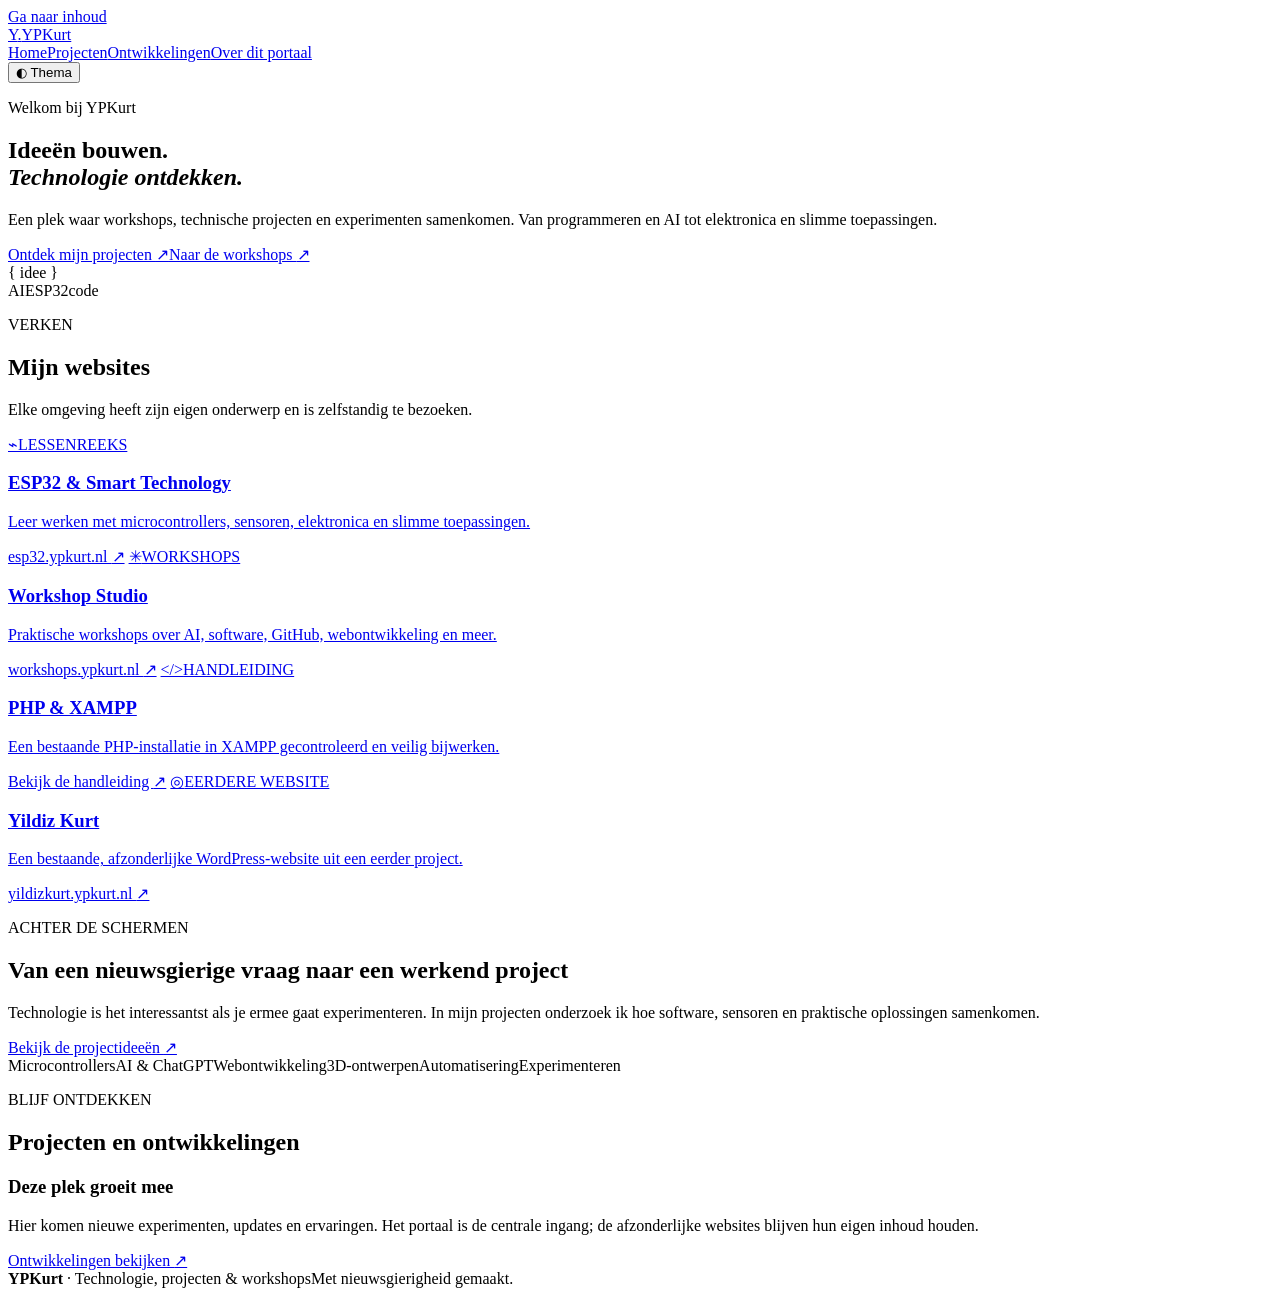
==== index.html @ 527975c2 "Bouw YPKurt-portaal: index.html" ====
<!doctype html>
<html lang="nl">
<head>
<meta charset="utf-8"><meta name="viewport" content="width=device-width,initial-scale=1">
<meta name="description" content="YPKurt: persoonlijke projecten, workshops en experimenten met technologie, elektronica, software en AI.">
<meta name="theme-color" content="#0d1925">
<title>YPKurt · Technologie ontdekken en toepassen</title>
<link rel="stylesheet" href="css/style.css"><script src="js/app.js" defer></script>
</head>
<body data-page="home">
<a class="skip" href="#inhoud">Ga naar inhoud</a>
<header class="site-header"><div class="container header-inner">
<a class="logo" href="index.html" aria-label="YPKurt startpagina"><span class="logo-icon">Y<span>.</span></span><span>YPKurt</span></a>
<nav aria-label="Hoofdnavigatie" class="nav"><a class="active" aria-current="page" href="index.html">Home</a><a href="projecten.html">Projecten</a><a href="updates.html">Ontwikkelingen</a><a href="over.html">Over dit portaal</a></nav>
<button id="theme-toggle" class="theme-button" type="button" aria-label="Wissel tussen licht en donker thema">◐ <span>Thema</span></button>
</div></header>
<main id="inhoud">
<section class="hero"><div class="container hero-grid"><div>
<p class="eyebrow"><span class="status-dot"></span> Welkom bij YPKurt</p>
<h1>Ideeën bouwen.<br><em>Technologie ontdekken.</em></h1>
<p class="hero-description">Een plek waar workshops, technische projecten en experimenten samenkomen. Van programmeren en AI tot elektronica en slimme toepassingen.</p>
<div class="actions"><a class="btn btn-primary" href="projecten.html">Ontdek mijn projecten <span aria-hidden="true">↗</span></a><a class="btn btn-secondary" href="https://workshops.ypkurt.nl/" data-external="true">Naar de workshops <span aria-hidden="true">↗</span></a></div>
</div><div class="hero-art" aria-hidden="true"><div class="art-ring ring-one"></div><div class="art-ring ring-two"></div><div class="art-core">{ <span>idee</span> }</div><span class="art-tag tag-one">AI</span><span class="art-tag tag-two">ESP32</span><span class="art-tag tag-three">code</span></div></div></section>
<section class="section" aria-labelledby="sites-title"><div class="container">
<div class="section-heading"><div><p class="eyebrow">VERKEN</p><h2 id="sites-title">Mijn websites</h2></div><p>Elke omgeving heeft zijn eigen onderwerp en is zelfstandig te bezoeken.</p></div>
<div class="card-grid">
<a class="feature-card" href="https://esp32.ypkurt.nl/"><span class="card-icon cyan" aria-hidden="true">⌁</span><span class="card-category">LESSENREEKS</span><h3>ESP32 & Smart Technology</h3><p>Leer werken met microcontrollers, sensoren, elektronica en slimme toepassingen.</p><span class="card-link">esp32.ypkurt.nl <span aria-hidden="true">↗</span></span></a>
<a class="feature-card" href="https://workshops.ypkurt.nl/"><span class="card-icon violet" aria-hidden="true">✳</span><span class="card-category">WORKSHOPS</span><h3>Workshop Studio</h3><p>Praktische workshops over AI, software, GitHub, webontwikkeling en meer.</p><span class="card-link">workshops.ypkurt.nl <span aria-hidden="true">↗</span></span></a>
<a class="feature-card" href="https://yildiz2505.github.io/php-xampp-cursus/"><span class="card-icon peach" aria-hidden="true">&lt;/&gt;</span><span class="card-category">HANDLEIDING</span><h3>PHP & XAMPP</h3><p>Een bestaande PHP-installatie in XAMPP gecontroleerd en veilig bijwerken.</p><span class="card-link">Bekijk de handleiding <span aria-hidden="true">↗</span></span></a>
<a class="feature-card" href="https://yildizkurt.ypkurt.nl/"><span class="card-icon mint" aria-hidden="true">◎</span><span class="card-category">EERDERE WEBSITE</span><h3>Yildiz Kurt</h3><p>Een bestaande, afzonderlijke WordPress-website uit een eerder project.</p><span class="card-link">yildizkurt.ypkurt.nl <span aria-hidden="true">↗</span></span></a>
</div></div></section>
<section class="section muted-section"><div class="container split"><div><p class="eyebrow">ACHTER DE SCHERMEN</p><h2>Van een nieuwsgierige vraag naar een werkend project</h2><p>Technologie is het interessantst als je ermee gaat experimenteren. In mijn projecten onderzoek ik hoe software, sensoren en praktische oplossingen samenkomen.</p><a class="text-link" href="projecten.html">Bekijk de projectideeën <span aria-hidden="true">↗</span></a></div><div class="pill-list"><span>Microcontrollers</span><span>AI & ChatGPT</span><span>Webontwikkeling</span><span>3D-ontwerpen</span><span>Automatisering</span><span>Experimenteren</span></div></div></section>
<section class="section"><div class="container"><div class="section-heading"><div><p class="eyebrow">BLIJF ONTDEKKEN</p><h2>Projecten en ontwikkelingen</h2></div></div><div class="callout"><div><h3>Deze plek groeit mee</h3><p>Hier komen nieuwe experimenten, updates en ervaringen. Het portaal is de centrale ingang; de afzonderlijke websites blijven hun eigen inhoud houden.</p></div><a class="btn btn-primary" href="updates.html">Ontwikkelingen bekijken <span aria-hidden="true">↗</span></a></div></div></section>
</main>
<footer class="site-footer"><div class="container footer-inner"><span><strong>YPKurt</strong> · Technologie, projecten & workshops</span><span>Met nieuwsgierigheid gemaakt.</span></div></footer>
</body></html>
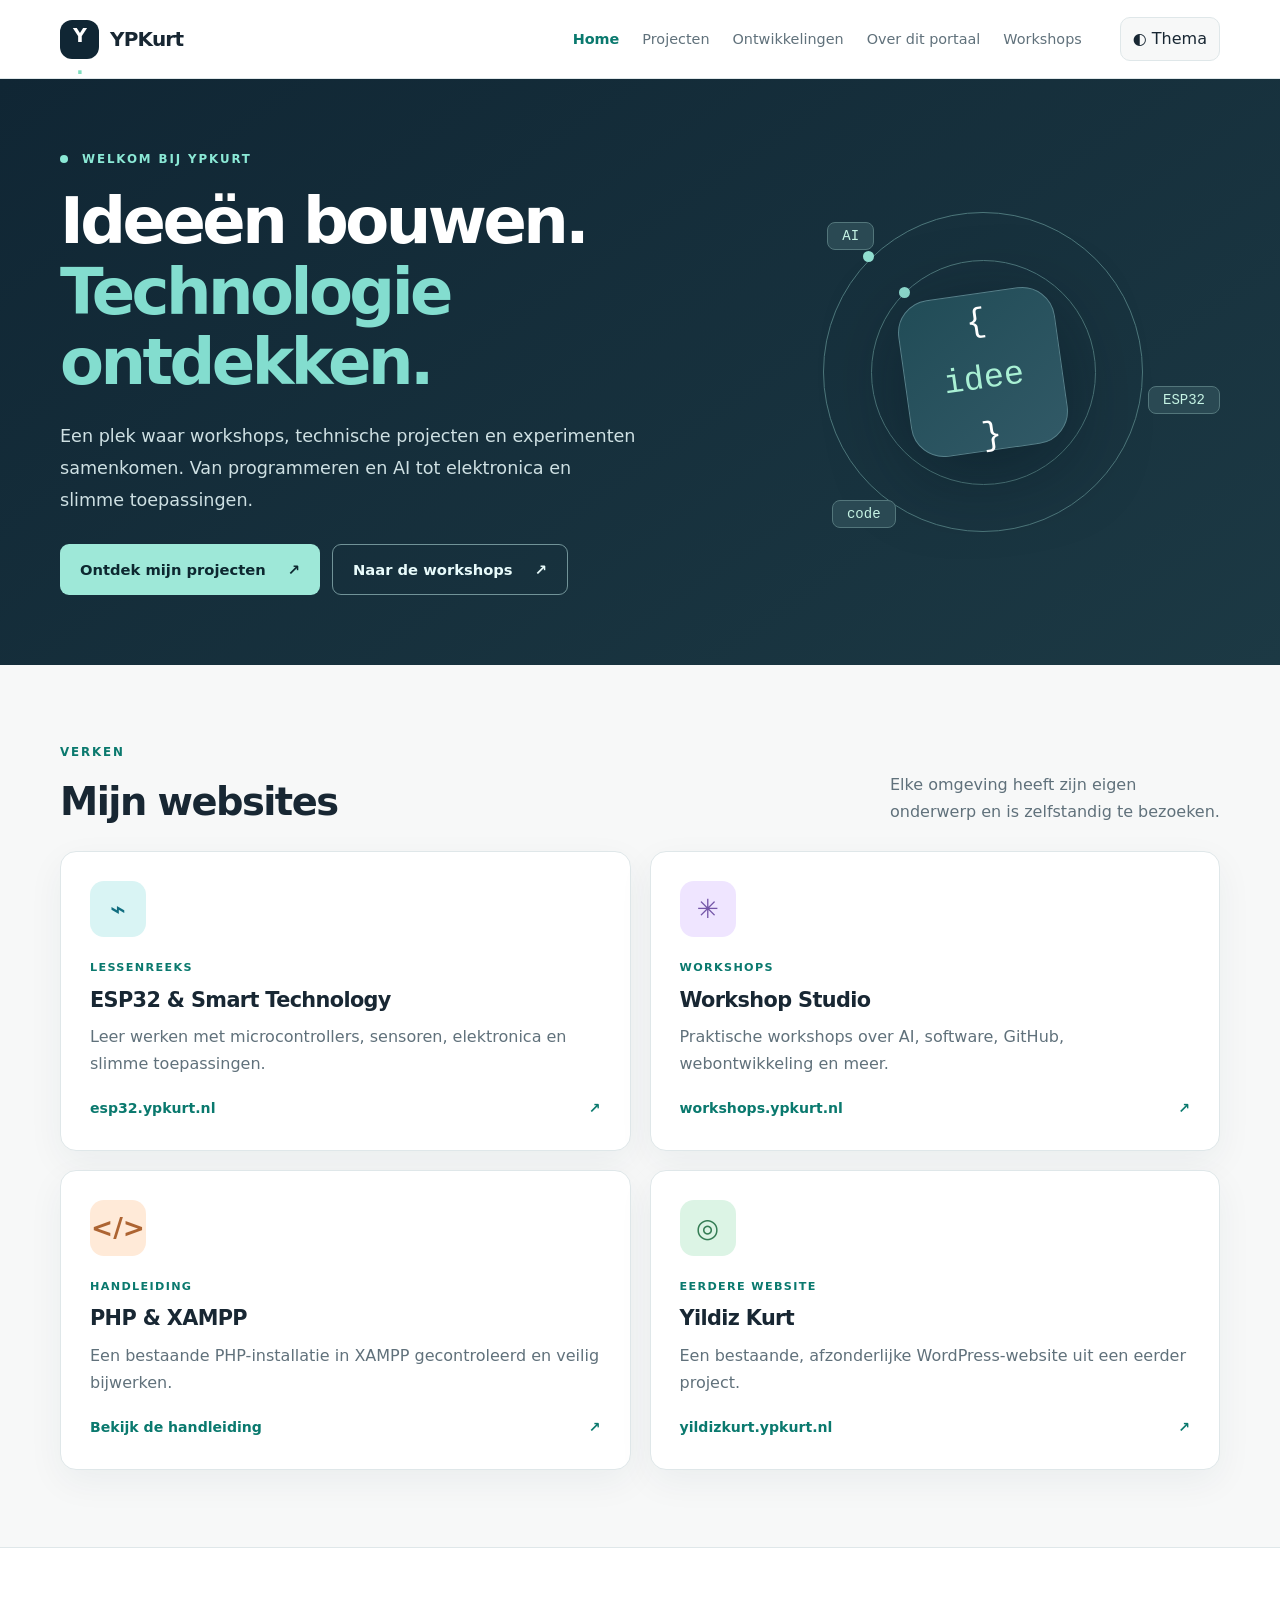
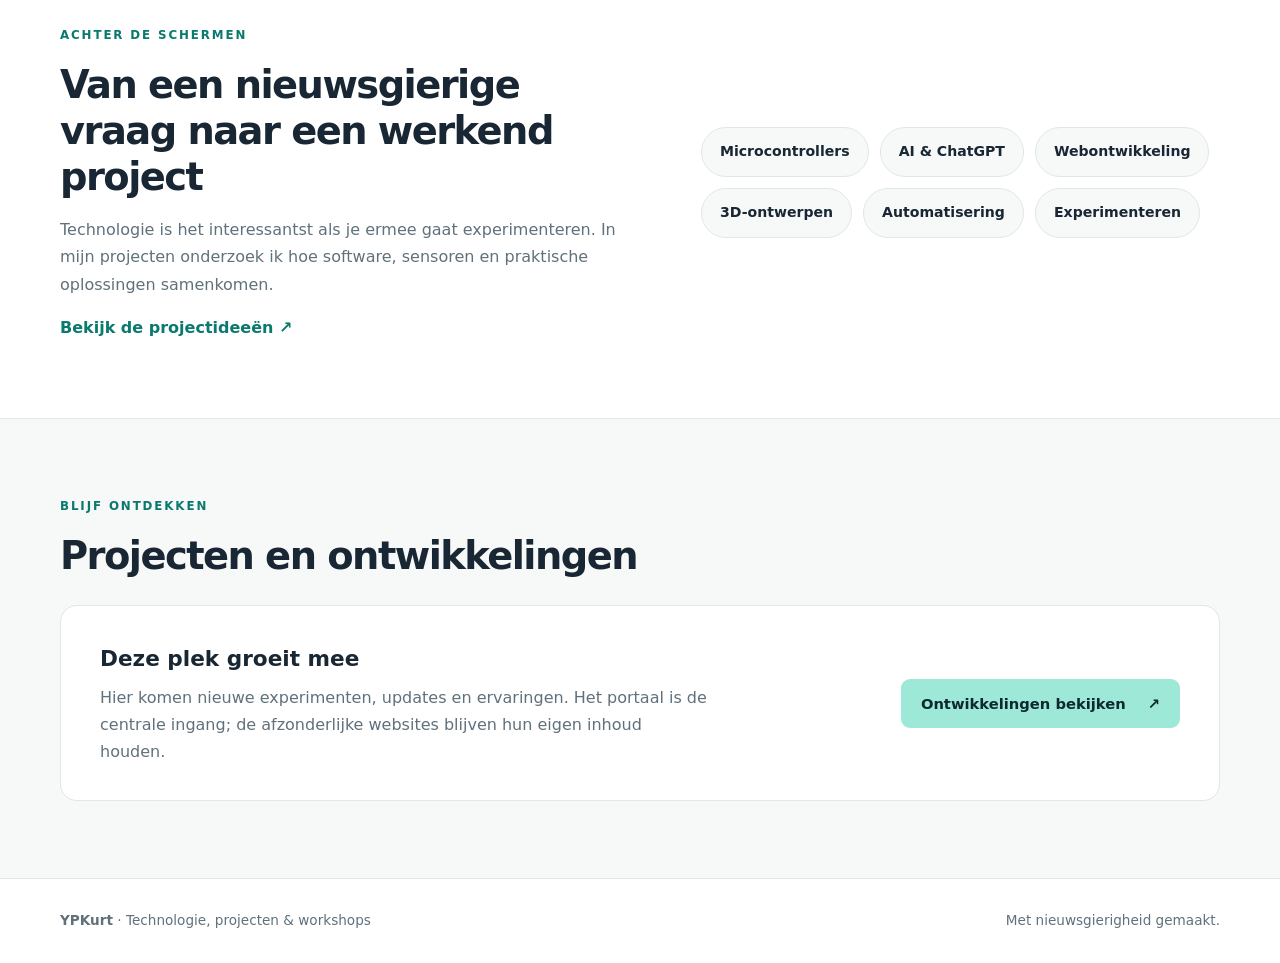
==== commit aead1ebf: "Voeg Workshops toe aan hoofdmenu YPKurt" ====
--- a/index.html
+++ b/index.html
@@ -11,7 +11,7 @@
 <a class="skip" href="#inhoud">Ga naar inhoud</a>
 <header class="site-header"><div class="container header-inner">
 <a class="logo" href="index.html" aria-label="YPKurt startpagina"><span class="logo-icon">Y<span>.</span></span><span>YPKurt</span></a>
-<nav aria-label="Hoofdnavigatie" class="nav"><a class="active" aria-current="page" href="index.html">Home</a><a href="projecten.html">Projecten</a><a href="updates.html">Ontwikkelingen</a><a href="over.html">Over dit portaal</a></nav>
+<nav aria-label="Hoofdnavigatie" class="nav"><a class="active" aria-current="page" href="index.html">Home</a><a href="projecten.html">Projecten</a><a href="updates.html">Ontwikkelingen</a><a href="over.html">Over dit portaal</a><a href="https://workshops.ypkurt.nl/">Workshops</a></nav>
 <button id="theme-toggle" class="theme-button" type="button" aria-label="Wissel tussen licht en donker thema">◐ <span>Thema</span></button>
 </div></header>
 <main id="inhoud">
--- a/css/style.css
+++ b/css/style.css
@@ -0,0 +1,10 @@
+:root{color-scheme:light;--bg:#f7f8f8;--paper:#ffffff;--text:#182733;--muted:#60717b;--line:#dfe7e9;--navy:#102634;--accent:#0a796e;--accent-soft:#dcf4ee;--shadow:0 12px 36px rgba(21,49,64,.055)}html[data-theme="dark"]{color-scheme:dark;--bg:#111c24;--paper:#1a2a34;--text:#edf7f8;--muted:#a9bdc5;--line:#37505a;--navy:#0e1b25;--accent:#79dcca;--accent-soft:#27483f;--shadow:none}
+*{box-sizing:border-box}html{scroll-behavior:smooth}body{margin:0;background:var(--bg);color:var(--text);font:16px/1.7 system-ui,-apple-system,"Segoe UI",sans-serif}a{color:inherit}button{font:inherit;cursor:pointer}button:focus-visible,a:focus-visible{outline:3px solid var(--accent);outline-offset:3px}.container{width:min(1160px,calc(100% - 42px));margin:auto}.skip{position:absolute;top:-100px;left:12px;background:var(--paper);padding:12px 18px;z-index:50}.skip:focus{top:10px}
+.site-header{background:var(--paper);border-bottom:1px solid var(--line)}.header-inner{min-height:78px;display:flex;align-items:center;gap:38px}.logo{display:flex;gap:11px;align-items:center;text-decoration:none;font-size:1.25rem;letter-spacing:-.04em;font-weight:800;white-space:nowrap}.logo-icon{display:grid;place-items:center;border-radius:12px;width:39px;height:39px;background:var(--navy);color:#fff;font-size:1.2rem}.logo-icon span{color:#7fdfbf}.nav{display:flex;gap:23px;margin-left:auto;align-items:center}.nav a{font-size:.9rem;text-decoration:none;color:var(--muted);white-space:nowrap}.nav a:hover,.nav a.active{color:var(--accent)}.nav a.active{font-weight:700}.theme-button{background:var(--bg);border:1px solid var(--line);padding:7px 12px;border-radius:10px;color:var(--text);white-space:nowrap}
+.hero{background:linear-gradient(145deg,#102634,#1c3944);color:white;overflow:hidden}.hero-grid{min-height:490px;display:grid;grid-template-columns:1.35fr 1fr;align-items:center;gap:48px;padding-block:70px}.eyebrow{text-transform:uppercase;color:var(--accent);font-size:.74rem;font-weight:800;letter-spacing:.16em;margin:0 0 17px}.hero .eyebrow{color:#8be9d6}.status-dot{display:inline-block;width:8px;height:8px;border-radius:100%;background:#8be9d6;margin-right:8px}.hero h1{font-size:clamp(2.5rem,5vw,4.5rem);line-height:1.1;letter-spacing:-.055em;margin:0 0 24px;max-width:720px}.hero h1 em{font-style:normal;color:#83ddcf}.hero-description{max-width:580px;color:#cee0e3;font-size:1.1rem;line-height:1.8}.actions{display:flex;flex-wrap:wrap;gap:12px;margin-top:28px}.btn{display:inline-flex;align-items:center;justify-content:space-between;gap:22px;padding:12px 20px;text-decoration:none;border-radius:9px;font-size:.92rem;font-weight:700}.btn-primary{background:#9ee8d8;color:#0d2830}.btn-primary:hover{background:#c2f5e8}.btn-secondary{border:1px solid #719398;color:#e8fbfb}.btn-secondary:hover{border-color:white}.hero-art{height:340px;position:relative;display:grid;place-items:center}.art-ring{position:absolute;border:1px solid #4d777b;border-radius:50%;aspect-ratio:1}.ring-one{width:320px}.ring-two{width:225px}.art-ring::after{content:"";position:absolute;width:11px;height:11px;border-radius:50%;background:#91dfd1;left:12%;top:12%}.art-core{width:158px;height:158px;border-radius:33px;transform:rotate(-8deg);background:linear-gradient(145deg,#214c57,#315966);border:1px solid #56808a;display:grid;place-items:center;font-size:2.1rem;font-family:ui-monospace,monospace;box-shadow:0 20px 80px #02121b66}.art-core span{color:#a9f0d4}.art-tag{position:absolute;background:#2a4953;border:1px solid #53767b;padding:5px 14px;border-radius:8px;color:#c5f3e4;font:14px ui-monospace,monospace}.tag-one{top:20px;left:17%}.tag-two{top:54%;right:0}.tag-three{bottom:14px;left:18%}
+.section{padding:77px 0}.section-heading{display:flex;align-items:end;justify-content:space-between;gap:24px;margin-bottom:26px}.section-heading h2,.split h2{font-size:clamp(1.75rem,3vw,2.4rem);letter-spacing:-.04em;line-height:1.2;margin:0}.section-heading>p{max-width:330px;color:var(--muted);margin:0}.card-grid{display:grid;grid-template-columns:repeat(2,minmax(0,1fr));gap:19px}.feature-card{display:flex;flex-direction:column;text-decoration:none;background:var(--paper);border:1px solid var(--line);border-radius:16px;padding:29px;min-height:285px;box-shadow:var(--shadow);transition:transform .15s,border-color .15s}.feature-card:hover{transform:translateY(-3px);border-color:var(--accent)}.card-icon{width:56px;height:56px;border-radius:14px;display:grid;place-items:center;font-size:1.65rem;font-weight:800;margin-bottom:21px}.cyan{background:#d9f4f4;color:#116e80}.violet{background:#efe5ff;color:#7455a8}.peach{background:#ffead8;color:#ad6432}.mint{background:#dcf4e5;color:#357d55}.card-category{color:var(--accent);font-size:.7rem;font-weight:800;letter-spacing:.12em}.feature-card h3{font-size:1.3rem;letter-spacing:-.03em;margin:5px 0}.feature-card p{color:var(--muted);margin:0 0 20px}.card-link{margin-top:auto;color:var(--accent);font-size:.88rem;font-weight:700;display:flex;justify-content:space-between}.muted-section{background:var(--paper);border-block:1px solid var(--line)}.split{display:grid;grid-template-columns:1.1fr 1fr;gap:70px;align-items:center}.split p:not(.eyebrow){color:var(--muted);max-width:560px}.text-link{color:var(--accent);text-decoration:none;font-weight:700}.pill-list{display:flex;flex-wrap:wrap;gap:11px}.pill-list span{border:1px solid var(--line);background:var(--bg);padding:12px 18px;border-radius:100px;font-weight:600;font-size:.88rem}.callout{padding:35px 39px;border-radius:17px;border:1px solid var(--line);background:var(--paper);display:flex;gap:24px;justify-content:space-between;align-items:center}.callout h3{font-size:1.35rem;margin:0}.callout p{margin:6px 0 0;color:var(--muted);max-width:610px}.callout .btn{flex-shrink:0}
+.page-hero{padding:75px 0;background:var(--paper);border-bottom:1px solid var(--line)}.page-hero h1{font-size:clamp(2.5rem,5vw,4rem);letter-spacing:-.05em;line-height:1.2;margin:0 0 16px}.page-hero p:not(.eyebrow){max-width:620px;color:var(--muted);font-size:1.1rem}.filter-row{display:flex;gap:10px;flex-wrap:wrap;margin-bottom:27px}.filter{background:var(--paper);color:var(--text);border:1px solid var(--line);border-radius:100px;padding:7px 18px}.filter.active{background:var(--accent-soft);color:var(--accent);border-color:var(--accent)}.updates-list{max-width:850px;display:grid;gap:17px}.update-card{padding:28px;background:var(--paper);border:1px solid var(--line);border-radius:16px}.update-card h2{font-size:1.35rem;letter-spacing:-.025em;margin:5px 0}.update-card p{color:var(--muted)}.update-card time{font-size:.83rem;color:var(--accent)}.reading-width{max-width:850px}.reading-width h2{font-size:1.6rem;letter-spacing:-.03em;margin:26px 0 8px}.reading-width p{color:var(--muted)}.reading-width .btn{margin-top:18px}
+.site-footer{border-top:1px solid var(--line);background:var(--paper);color:var(--muted);font-size:.85rem}.footer-inner{display:flex;align-items:center;justify-content:space-between;gap:18px;padding:30px 0}.footer-inner a{text-decoration:none;color:var(--accent)}
+@media(max-width:900px){.header-inner{flex-wrap:wrap;gap:9px;padding-block:15px}.nav{order:3;width:100%;overflow-x:auto;margin:0;gap:19px;padding:5px 0}.theme-button{margin-left:auto}.hero-grid{grid-template-columns:1fr;gap:10px;padding-block:64px}.hero-art{display:none}.split{gap:28px}}
+@media(max-width:640px){.container{width:min(100% - 30px,1160px)}.section{padding:52px 0}.card-grid{grid-template-columns:1fr}.section-heading{display:block}.section-heading>p{margin-top:12px}.hero h1{font-size:2.55rem}.hero-grid{min-height:auto;padding-block:65px}.hero-description{font-size:1rem}.callout{display:block;padding:25px}.callout .btn{margin-top:20px}.footer-inner{display:block}.footer-inner span,.footer-inner a{display:block}.page-hero{padding:48px 0}.feature-card{min-height:250px}}
+@media print{.site-header,.site-footer,.theme-button,.filter-row,.actions{display:none!important}.hero{background:white;color:black}.hero-description{color:black}.section{padding:22px 0}.feature-card{break-inside:avoid}}
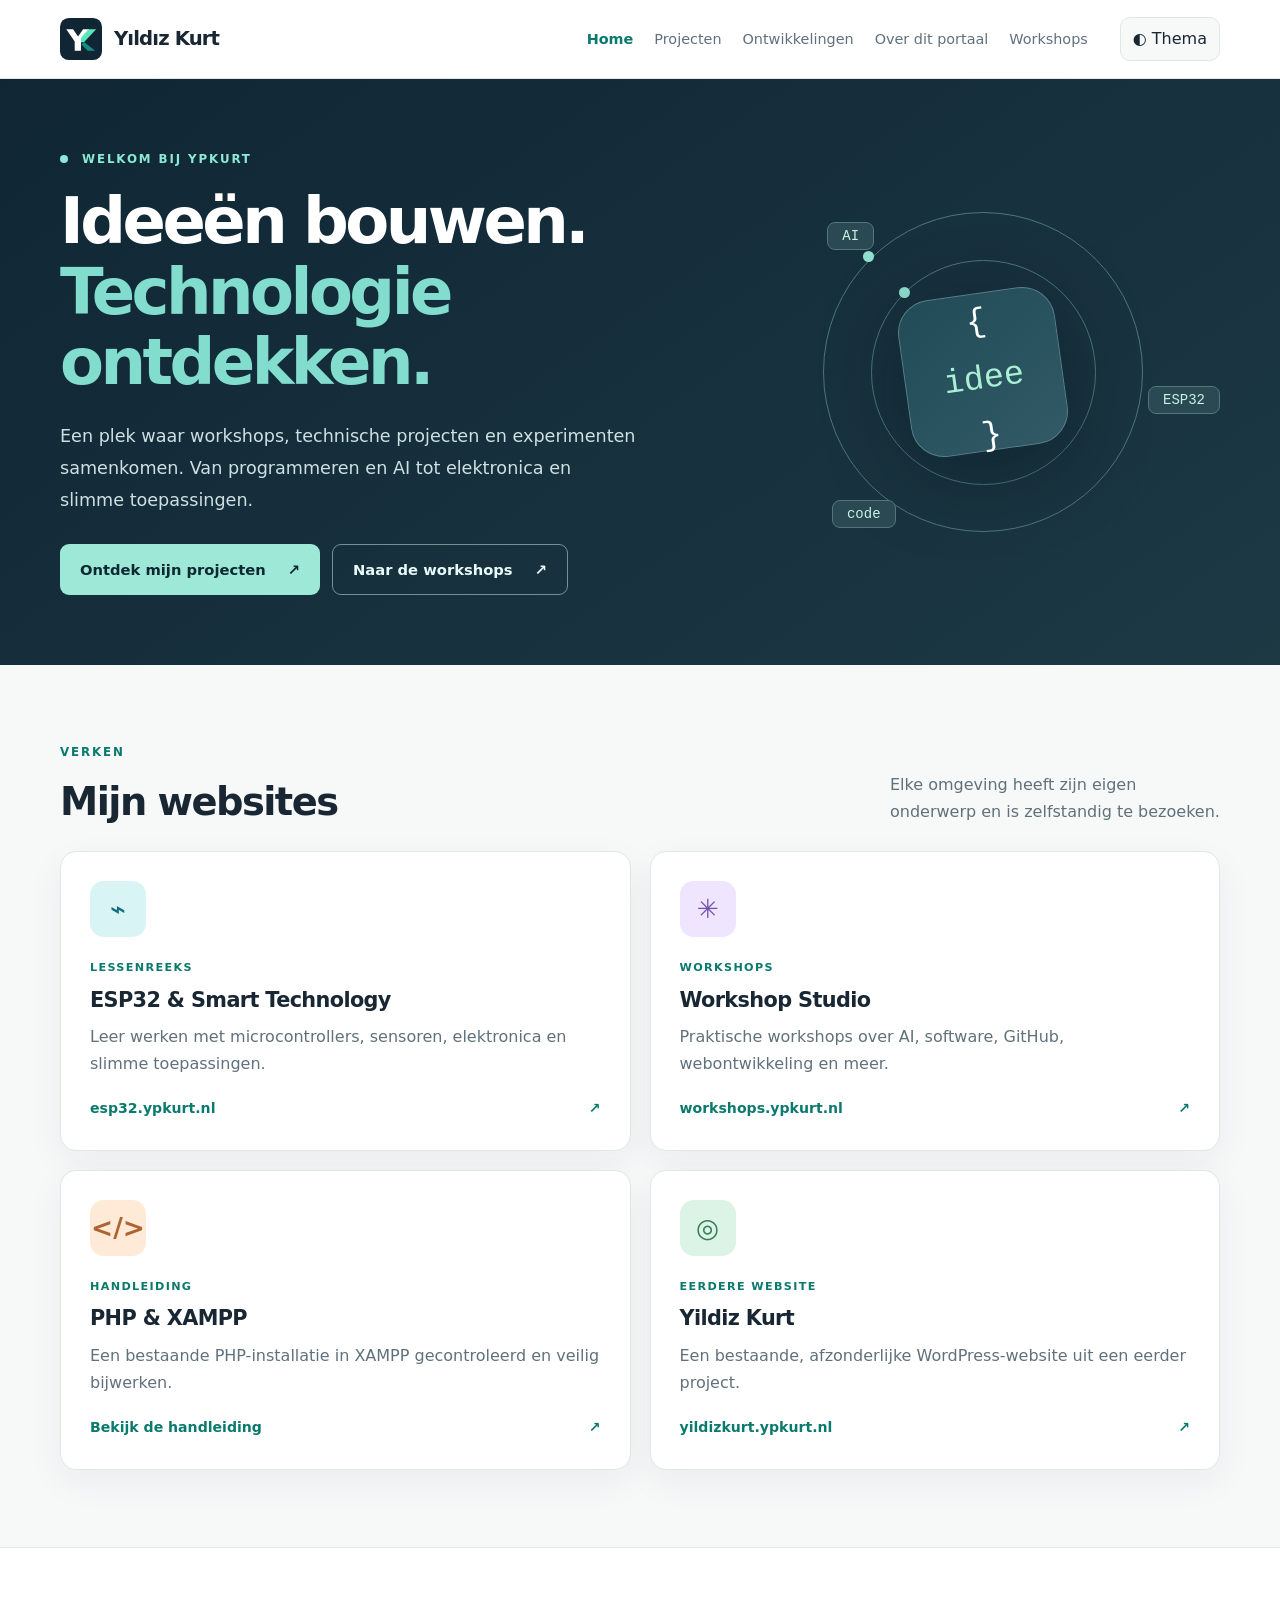
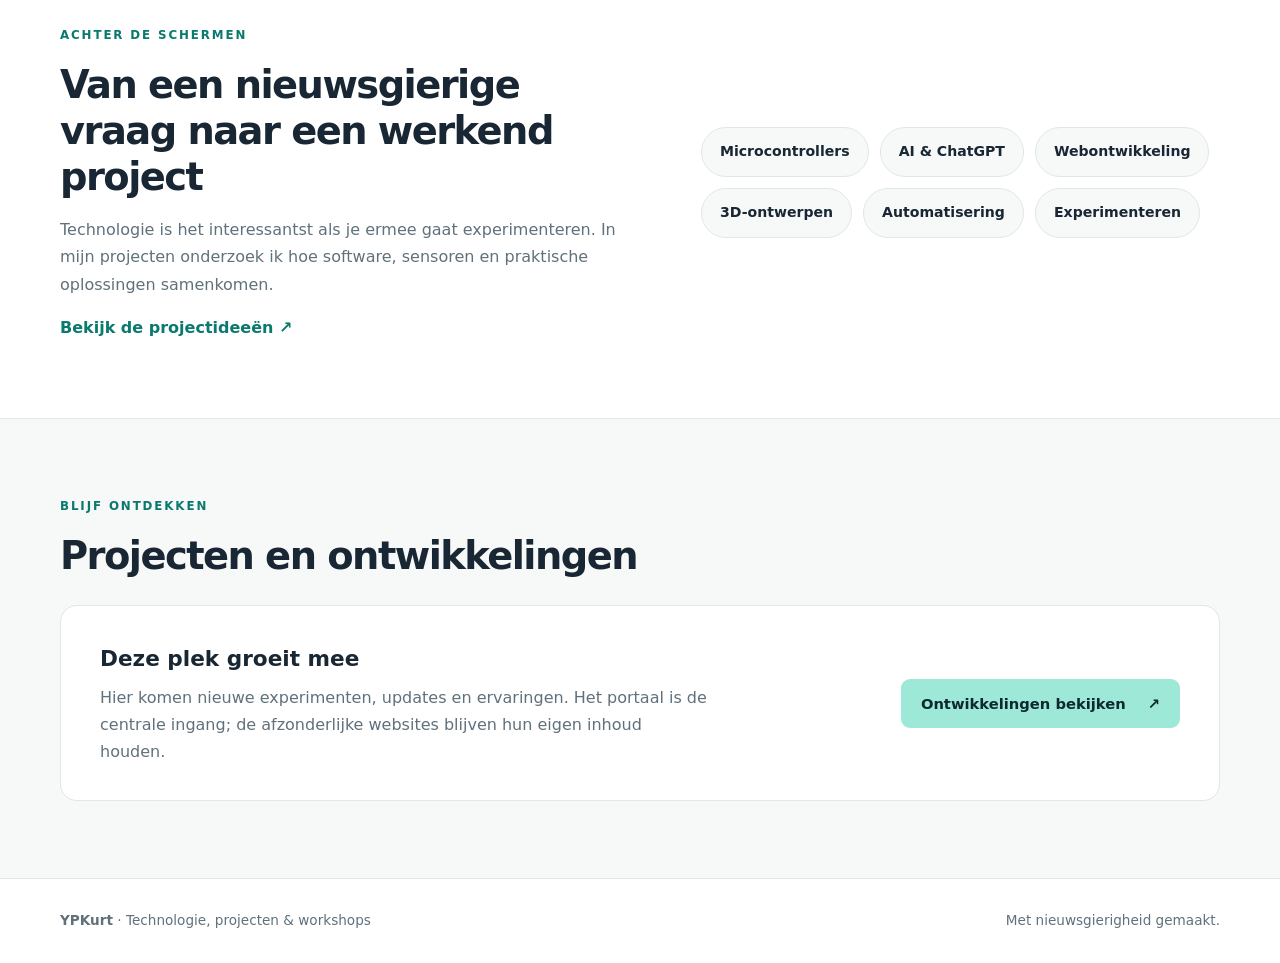
==== commit 0cf05805: "Gebruik één centrale Yıldız Kurt-header in plaats van losse HTML" ====
--- a/index.html
+++ b/index.html
@@ -6,14 +6,11 @@
 <meta name="theme-color" content="#0d1925">
 <title>YPKurt · Technologie ontdekken en toepassen</title>
 <link rel="stylesheet" href="css/style.css"><script src="js/app.js" defer></script>
+<link rel="stylesheet" href="/shared/header.css">
 </head>
 <body data-page="home">
 <a class="skip" href="#inhoud">Ga naar inhoud</a>
-<header class="site-header"><div class="container header-inner">
-<a class="logo" href="index.html" aria-label="YPKurt startpagina"><span class="logo-icon">Y<span>.</span></span><span>YPKurt</span></a>
-<nav aria-label="Hoofdnavigatie" class="nav"><a class="active" aria-current="page" href="index.html">Home</a><a href="projecten.html">Projecten</a><a href="updates.html">Ontwikkelingen</a><a href="over.html">Over dit portaal</a><a href="https://workshops.ypkurt.nl/">Workshops</a></nav>
-<button id="theme-toggle" class="theme-button" type="button" aria-label="Wissel tussen licht en donker thema">◐ <span>Thema</span></button>
-</div></header>
+<div id="shared-header"></div><script src="/shared/header.js"></script>
 <main id="inhoud">
 <section class="hero"><div class="container hero-grid"><div>
 <p class="eyebrow"><span class="status-dot"></span> Welkom bij YPKurt</p>
--- a/shared/header.css
+++ b/shared/header.css
@@ -0,0 +1,16 @@
+/* Centrale header voor ypkurt.nl EN workshops.ypkurt.nl; pas alleen dit bestand aan. */
+.yk-site-header{background:var(--paper,var(--surface,#fff));border-bottom:1px solid var(--line,#dfe7e9);color:var(--text,#182733)}
+.yk-site-header *{box-sizing:border-box}
+.yk-header-inner{width:min(1160px,calc(100% - 42px));min-height:78px;margin:auto;display:flex;align-items:center;gap:32px}
+.yk-brand{display:flex;align-items:center;gap:12px;text-decoration:none;color:var(--text,#182733);font-weight:800;font-size:1.23rem;letter-spacing:-.045em;white-space:nowrap;line-height:1.25}
+.yk-brand-icon{width:42px;height:42px;display:inline-flex;flex:none;align-items:center;justify-content:center}
+.yk-brand-icon svg{display:block;width:42px;height:42px}
+.yk-nav{margin-left:auto;display:flex;gap:21px;align-items:center}
+.yk-nav a{text-decoration:none;color:var(--muted,#60717b);font-size:.9rem;white-space:nowrap}
+.yk-nav a:hover,.yk-nav a.yk-active{color:var(--accent,#0a796e)}
+.yk-nav a.yk-active{font-weight:700}
+.yk-theme-button{flex:none;font:inherit;cursor:pointer;background:var(--bg,#f7f8f8);color:var(--text,#182733);border:1px solid var(--line,#dfe7e9);border-radius:10px;padding:7px 12px;white-space:nowrap}
+.yk-site-header a:focus-visible,.yk-site-header button:focus-visible{outline:3px solid var(--accent,#0a796e);outline-offset:3px}
+@media(max-width:1000px){.yk-header-inner{flex-wrap:wrap;gap:10px;padding-block:13px}.yk-nav{order:3;width:100%;margin:0;gap:20px;overflow-x:auto;padding:5px 0}.yk-theme-button{margin-left:auto}}
+@media(max-width:640px){.yk-header-inner{width:calc(100% - 30px)}.yk-brand{font-size:1.1rem}.yk-nav{gap:16px}}
+@media print{.yk-theme-button{display:none}}
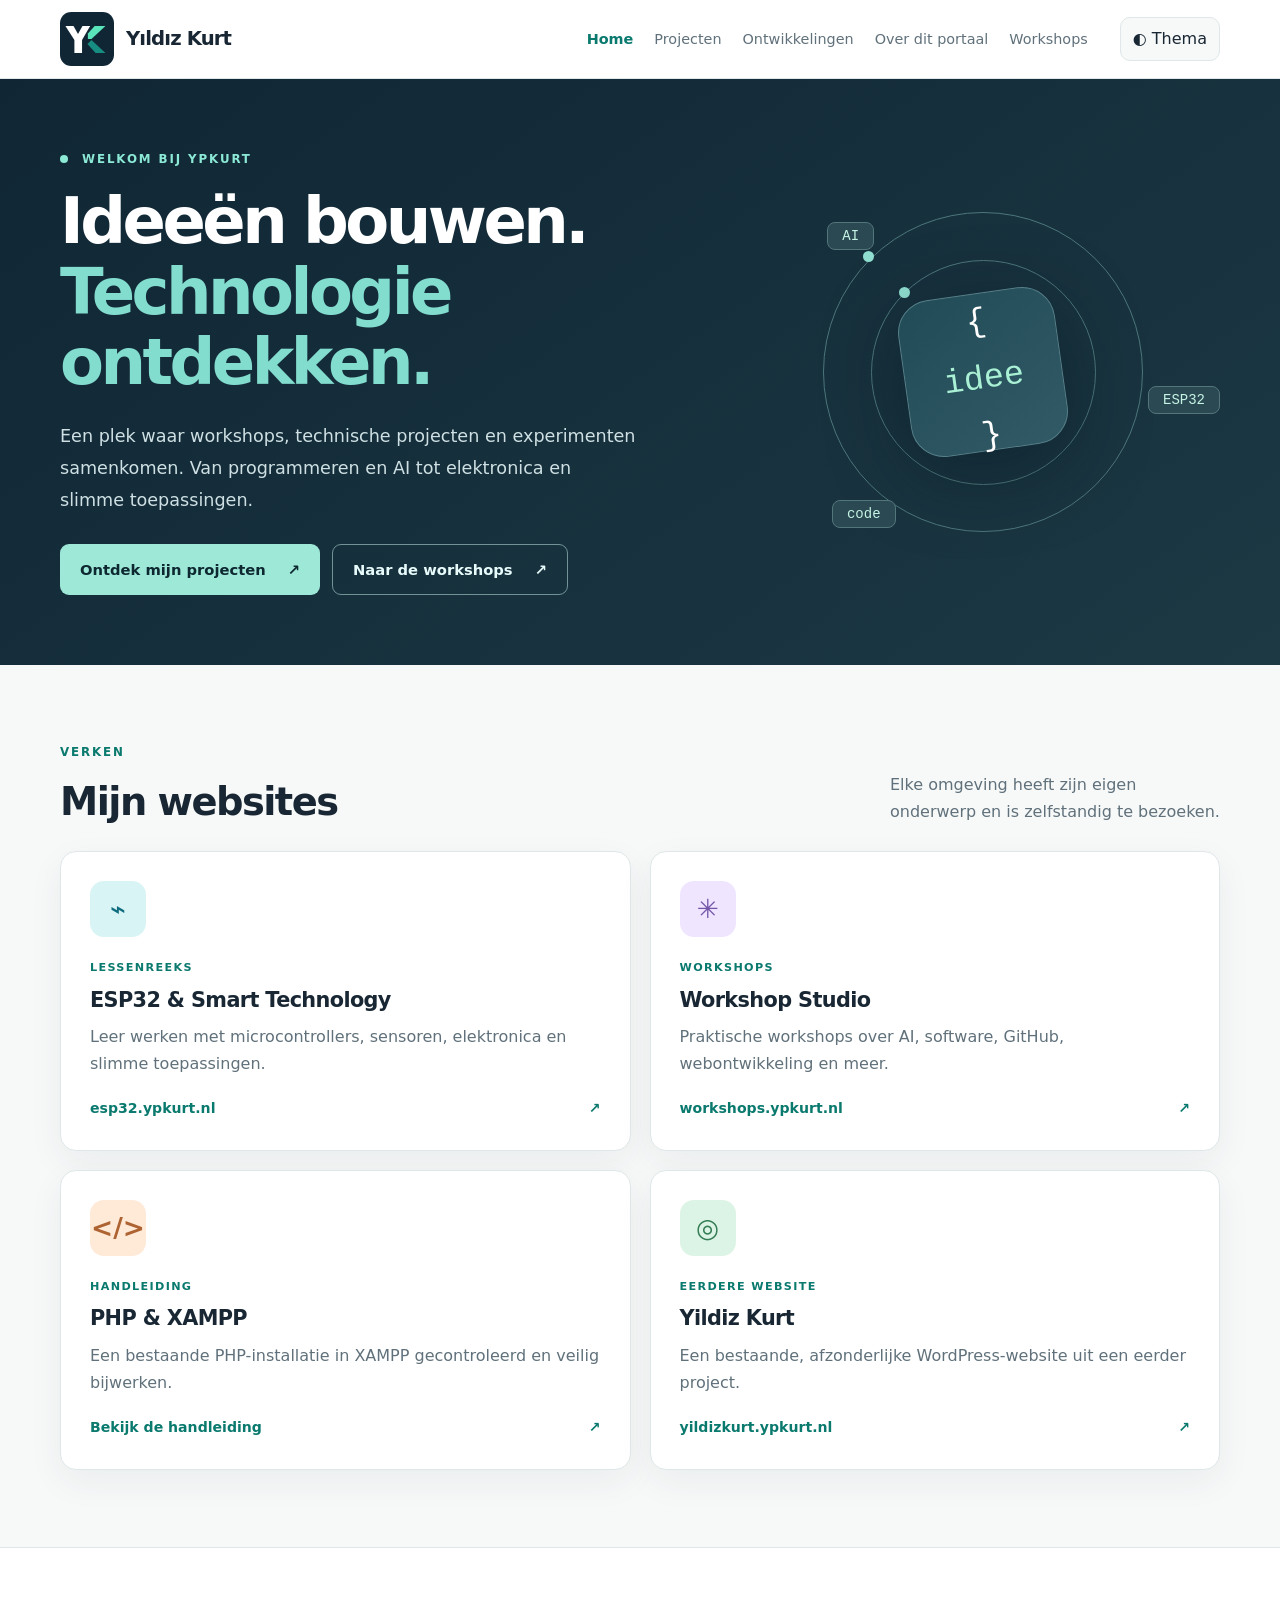
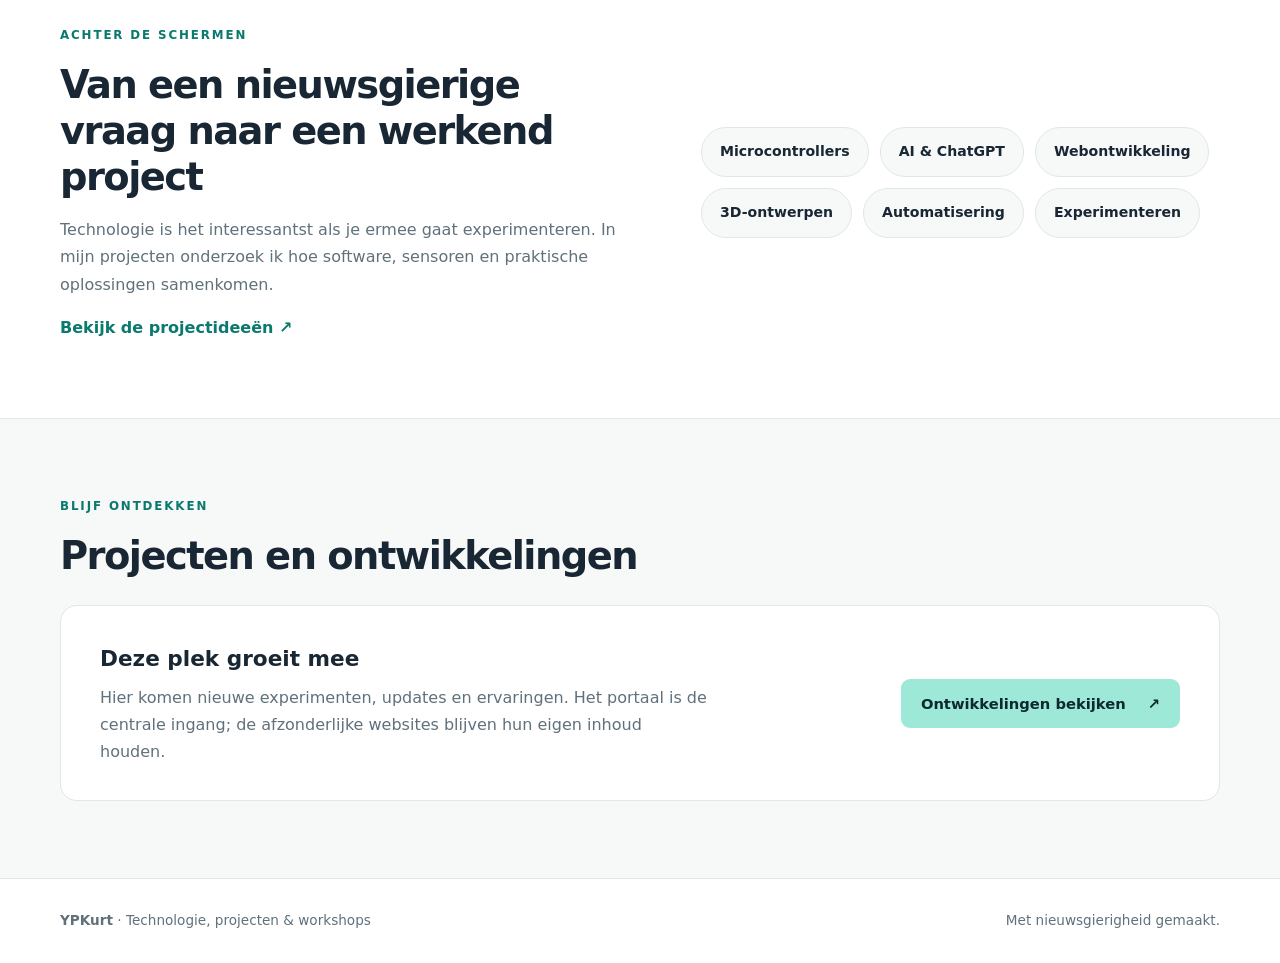
==== commit 54d9fa67: "Vergroot YK-logo en scheid Y en K visueel" ====
--- a/index.html
+++ b/index.html
@@ -6,11 +6,11 @@
 <meta name="theme-color" content="#0d1925">
 <title>YPKurt · Technologie ontdekken en toepassen</title>
 <link rel="stylesheet" href="css/style.css"><script src="js/app.js" defer></script>
-<link rel="stylesheet" href="/shared/header.css">
+<link rel="stylesheet" href="/shared/header.css?v=20261026-3">
 </head>
 <body data-page="home">
 <a class="skip" href="#inhoud">Ga naar inhoud</a>
-<div id="shared-header"></div><script src="/shared/header.js"></script>
+<div id="shared-header"><header class="site-header yk-site-header"><div class="container header-inner yk-header-inner"><a class="logo yk-brand" href="https://ypkurt.nl/" aria-label="Yıldız Kurt - startpagina"><span class="yk-brand-icon"><svg viewBox="0 0 120 120" width="54" height="54" role="img" aria-label="YK beeldmerk"><rect width="120" height="120" rx="25" fill="#102634"/><path d="M12 31 H30 L40 49 L50 31 H67 L49 62 V91 H32 V62 Z" fill="#fff"/><path d="M77 31 H101 L70 60 H62 L62 48 Z" fill="#59E4BA"/><path d="M70 62 L101 91 H79 L61 71 Z" fill="#178C80"/></svg></span><span class="yk-brand-name">Yıldız Kurt</span></a><nav class="nav yk-nav" aria-label="Hoofdnavigatie"><a href="https://ypkurt.nl/" class="yk-active active" aria-current="page">Home</a><a href="https://ypkurt.nl/projecten.html">Projecten</a><a href="https://ypkurt.nl/updates.html">Ontwikkelingen</a><a href="https://ypkurt.nl/over.html">Over dit portaal</a><a href="https://workshops.ypkurt.nl/">Workshops</a></nav><button id="theme-toggle" class="theme-button yk-theme-button" type="button" aria-label="Wissel tussen licht en donker thema">◐ <span>Thema</span></button></div></header></div><script src="/shared/header.js?v=20261026-3"></script>
 <main id="inhoud">
 <section class="hero"><div class="container hero-grid"><div>
 <p class="eyebrow"><span class="status-dot"></span> Welkom bij YPKurt</p>
--- a/shared/header.css
+++ b/shared/header.css
@@ -3,8 +3,8 @@
 .yk-site-header *{box-sizing:border-box}
 .yk-header-inner{width:min(1160px,calc(100% - 42px));min-height:78px;margin:auto;display:flex;align-items:center;gap:32px}
 .yk-brand{display:flex;align-items:center;gap:12px;text-decoration:none;color:var(--text,#182733);font-weight:800;font-size:1.23rem;letter-spacing:-.045em;white-space:nowrap;line-height:1.25}
-.yk-brand-icon{width:42px;height:42px;display:inline-flex;flex:none;align-items:center;justify-content:center}
-.yk-brand-icon svg{display:block;width:42px;height:42px}
+.yk-brand-icon{width:54px;height:54px;display:inline-flex;flex:none;align-items:center;justify-content:center}
+.yk-brand-icon svg{display:block;width:54px;height:54px}
 .yk-nav{margin-left:auto;display:flex;gap:21px;align-items:center}
 .yk-nav a{text-decoration:none;color:var(--muted,#60717b);font-size:.9rem;white-space:nowrap}
 .yk-nav a:hover,.yk-nav a.yk-active{color:var(--accent,#0a796e)}
